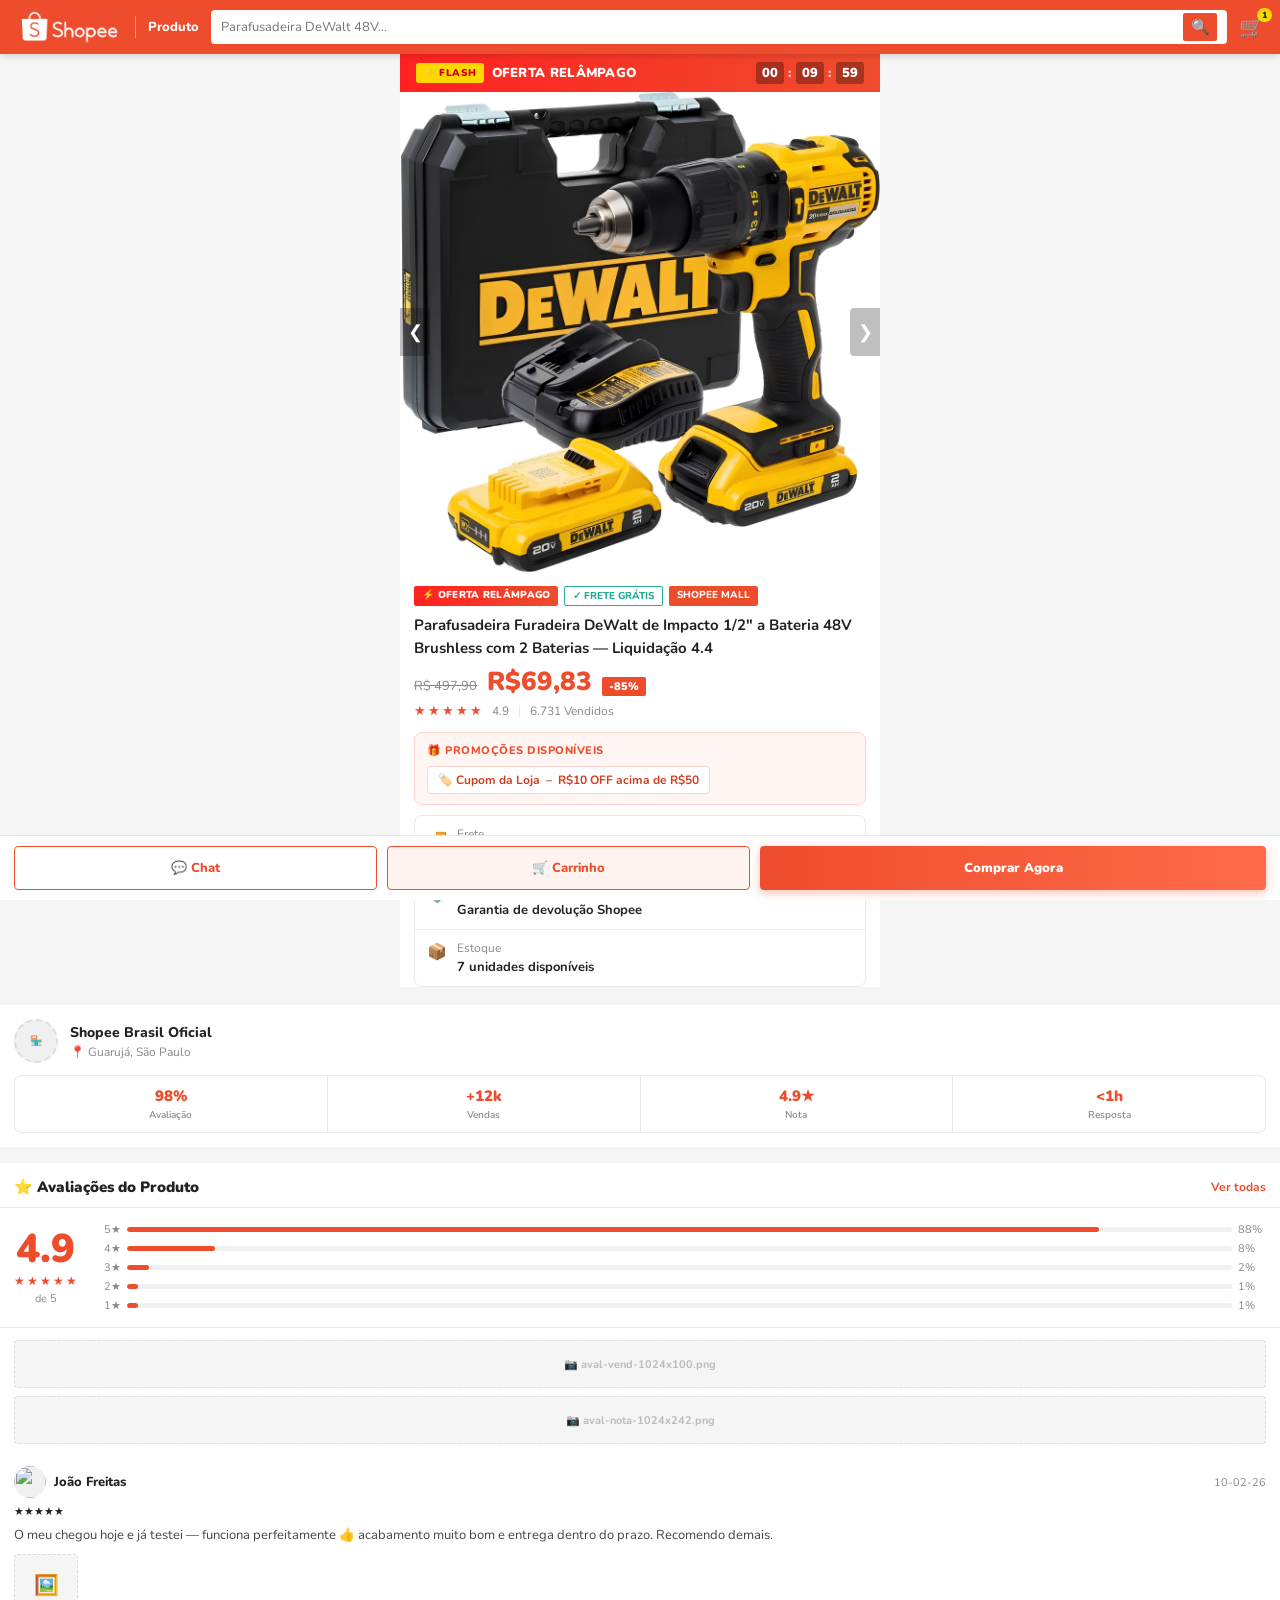
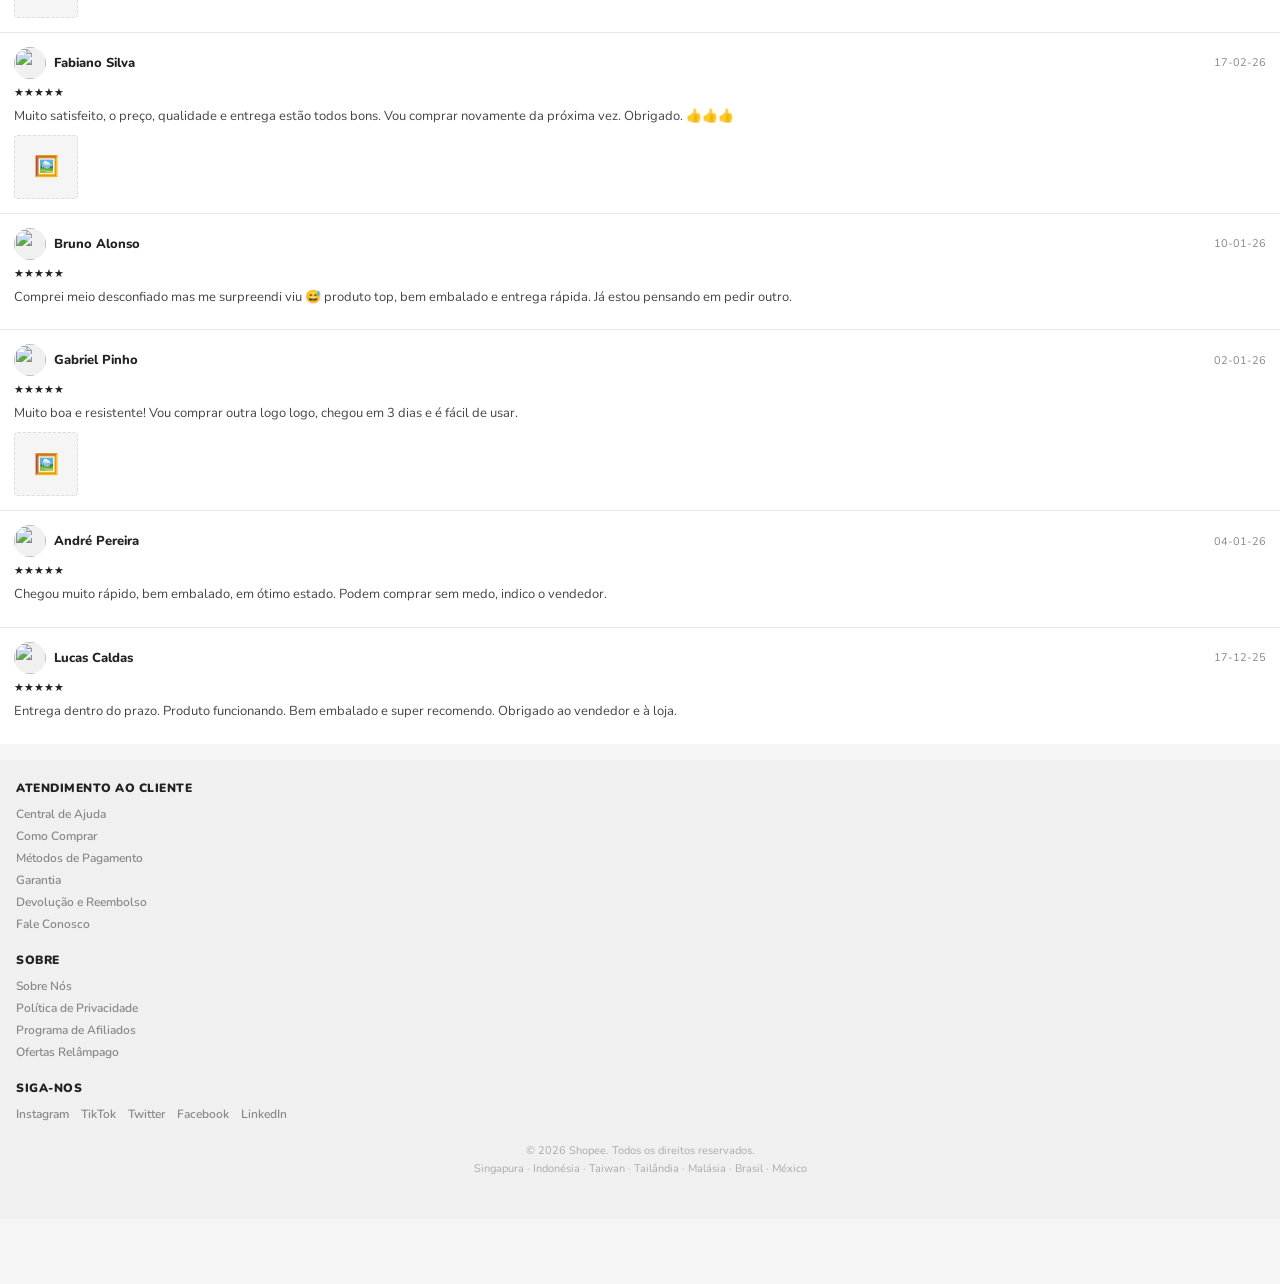
==== Dewalt48/index.html @ c5d16957 "Update index.html" ====
<!DOCTYPE html>
<html lang="pt-BR">
<head>
  <meta charset="UTF-8" />
  <meta name="viewport" content="width=device-width, initial-scale=1.0" />
  <title>DeWalt Parafusadeira — Shopee Brasil</title>
  <link href="https://fonts.googleapis.com/css2?family=Nunito:wght@400;600;700;800;900&display=swap" rel="stylesheet" />
  <style>
    *, *::before, *::after { box-sizing: border-box; margin: 0; padding: 0; }

    :root {
      --orange: #EE4D2D;
      --orange-dark: #d03e20;
      --orange-light: #ff6b4a;
      --yellow: #FFD700;
      --bg: #f5f5f5;
      --white: #fff;
      --text: #222;
      --muted: #888;
      --border: #e8e8e8;
      --radius: 8px;
      --green: #26aa99;
    }

    body {
      font-family: 'Nunito', sans-serif;
      background: var(--bg);
      color: var(--text);
      font-size: 14px;
    }

    a { text-decoration: none; color: inherit; }
    img { display: block; max-width: 100%; }

    /* ══════════════════════════════
       HEADER
    ══════════════════════════════ */
    .header {
      background: var(--orange);
      height: 54px;
      display: flex;
      align-items: center;
      padding: 0 16px;
      gap: 12px;
      position: sticky;
      top: 0;
      z-index: 200;
      box-shadow: 0 2px 6px rgba(0,0,0,.15);
    }

    /* LOGO — troque a div por: <img src="images/logoshopee.png" style="height:28px;"> */
    .logo-ph {
      height: 28px;
      width: 100px;
      border: 2px dashed rgba(255,255,255,.55);
      border-radius: 5px;
      display: flex;
      align-items: center;
      justify-content: center;
      font-size: 10px;
      font-weight: 800;
      color: rgba(255,255,255,.8);
      flex-shrink: 0;
    }

    .header-divider {
      width: 1px;
      height: 22px;
      background: rgba(255,255,255,.4);
      flex-shrink: 0;
    }

    .header-label {
      font-size: 13px;
      font-weight: 800;
      color: #fff;
      white-space: nowrap;
      flex-shrink: 0;
    }

    .header-search {
      flex: 1;
      height: 34px;
      background: #fff;
      border-radius: 4px;
      display: flex;
      align-items: center;
      padding: 0 10px;
      gap: 8px;
      min-width: 0;
    }

    .header-search input {
      flex: 1;
      border: none;
      outline: none;
      font-family: 'Nunito', sans-serif;
      font-size: 13px;
      color: #aaa;
      background: transparent;
      min-width: 0;
    }

    .search-btn {
      background: var(--orange);
      border: none;
      border-radius: 2px;
      width: 34px;
      height: 28px;
      color: #fff;
      font-size: 15px;
      cursor: pointer;
      display: flex;
      align-items: center;
      justify-content: center;
      flex-shrink: 0;
    }

    .header-icons {
      display: flex;
      gap: 16px;
      flex-shrink: 0;
    }

    .header-icon {
      color: #fff;
      font-size: 20px;
      cursor: pointer;
      position: relative;
    }

    .header-icon .badge {
      position: absolute;
      top: -6px; right: -8px;
      background: var(--yellow);
      color: #333;
      font-size: 9px;
      font-weight: 900;
      border-radius: 99px;
      padding: 1px 5px;
      line-height: 1.4;
    }

    /* ══════════════════════════════
       FLASH SALE BAR
    ══════════════════════════════ */
    .flash-bar {
      background: linear-gradient(90deg, #ff2121, var(--orange));
      padding: 8px 16px;
      display: flex;
      align-items: center;
      justify-content: space-between;
      max-width: 480px;
      margin: 0 auto;
    }

    .flash-left {
      display: flex;
      align-items: center;
      gap: 8px;
    }

    .flash-tag {
      background: var(--yellow);
      color: #c00;
      font-size: 10px;
      font-weight: 900;
      padding: 3px 7px;
      border-radius: 3px;
      letter-spacing: .5px;
    }

    .flash-title {
      font-size: 13px;
      font-weight: 900;
      color: #fff;
      letter-spacing: .3px;
    }

    .flash-timer {
      display: flex;
      align-items: center;
      gap: 4px;
    }

    .timer-block {
      background: rgba(0,0,0,.3);
      color: #fff;
      font-size: 13px;
      font-weight: 900;
      border-radius: 3px;
      padding: 2px 6px;
      min-width: 26px;
      text-align: center;
      font-variant-numeric: tabular-nums;
    }

    .timer-sep {
      color: rgba(255,255,255,.7);
      font-weight: 900;
      font-size: 13px;
    }

    /* ══════════════════════════════
       PRODUCT WRAP
    ══════════════════════════════ */
    .product-wrap {
      max-width: 480px;
      margin: 0 auto;
      background: var(--white);
    }

    /* ══════════════════════════════
       CAROUSEL
    ══════════════════════════════ */
    .carousel {
      position: relative;
      width: 100%;
      aspect-ratio: 1/1;
      overflow: hidden;
      background: #f9f9f9;
    }

    .carousel-track {
      display: flex;
      transition: transform .35s ease;
      height: 100%;
    }

    .carousel-slide {
      min-width: 100%;
      height: 100%;
      display: flex;
      align-items: center;
      justify-content: center;
    }

    /* SLIDE PLACEHOLDER — troque a div por <img src="images/1m.png" style="width:100%;height:100%;object-fit:cover;"> */
    .slide-ph {
      width: 100%;
      height: 100%;
      display: flex;
      flex-direction: column;
      align-items: center;
      justify-content: center;
      gap: 8px;
      border: 2px dashed #ddd;
      background: repeating-linear-gradient(
        45deg, transparent, transparent 10px,
        rgba(0,0,0,.02) 10px, rgba(0,0,0,.02) 20px
      );
    }

    .slide-ph .ph-num {
      font-size: 32px;
      font-weight: 900;
      color: #ccc;
    }

    .slide-ph .ph-label {
      font-size: 12px;
      color: #bbb;
      font-weight: 700;
    }

    .carousel-btn {
      position: absolute;
      top: 50%;
      transform: translateY(-50%);
      background: rgba(0,0,0,.25);
      color: #fff;
      border: none;
      width: 30px; height: 48px;
      font-size: 18px;
      cursor: pointer;
      display: flex;
      align-items: center;
      justify-content: center;
      z-index: 10;
    }

    .carousel-btn.prev { left: 0; border-radius: 0 4px 4px 0; }
    .carousel-btn.next { right: 0; border-radius: 4px 0 0 4px; }

    .carousel-dots {
      position: absolute;
      bottom: 10px;
      left: 50%;
      transform: translateX(-50%);
      display: flex;
      gap: 5px;
    }

    .dot {
      width: 6px; height: 6px;
      border-radius: 50%;
      background: rgba(255,255,255,.6);
      cursor: pointer;
      transition: background .2s;
    }

    .dot.active { background: #fff; width: 18px; border-radius: 3px; }

    /* ══════════════════════════════
       PRODUCT INFO
    ══════════════════════════════ */
    .product-info {
      padding: 14px 14px 0;
    }

    .product-badges {
      display: flex;
      gap: 6px;
      margin-bottom: 8px;
      flex-wrap: wrap;
    }

    .badge-flash {
      background: linear-gradient(90deg, #ff2121, var(--orange));
      color: #fff;
      font-size: 10px;
      font-weight: 900;
      padding: 2px 8px;
      border-radius: 2px;
      letter-spacing: .3px;
    }

    .badge-frete {
      background: #fff;
      border: 1.5px solid var(--green);
      color: var(--green);
      font-size: 10px;
      font-weight: 800;
      padding: 2px 8px;
      border-radius: 2px;
    }

    .badge-mall {
      background: var(--orange);
      color: #fff;
      font-size: 10px;
      font-weight: 800;
      padding: 2px 8px;
      border-radius: 2px;
    }

    .product-title {
      font-size: 15px;
      font-weight: 700;
      color: var(--text);
      line-height: 1.5;
      margin-bottom: 10px;
    }

    .price-row {
      display: flex;
      align-items: baseline;
      gap: 10px;
      margin-bottom: 6px;
    }

    .price-old {
      font-size: 13px;
      color: var(--muted);
      text-decoration: line-through;
    }

    .price-main {
      font-size: 26px;
      font-weight: 900;
      color: var(--orange);
      line-height: 1;
    }

    .price-off {
      background: var(--orange);
      color: #fff;
      font-size: 11px;
      font-weight: 900;
      padding: 2px 7px;
      border-radius: 2px;
    }

    .sold-row {
      display: flex;
      align-items: center;
      gap: 10px;
      margin-bottom: 12px;
    }

    .stars {
      display: flex;
      gap: 2px;
      font-size: 13px;
    }

    .star { color: var(--orange); }

    .sold-count {
      font-size: 12px;
      color: var(--muted);
    }

    .sold-divider {
      width: 1px;
      height: 12px;
      background: var(--border);
    }

    /* ══════════════════════════════
       PROMO BAR
    ══════════════════════════════ */
    .promo-section {
      margin: 0 14px;
      background: #fff5f3;
      border: 1px solid #ffd4cb;
      border-radius: var(--radius);
      padding: 10px 12px;
      margin-bottom: 10px;
    }

    .promo-title {
      font-size: 11px;
      font-weight: 800;
      color: var(--orange);
      text-transform: uppercase;
      letter-spacing: .5px;
      margin-bottom: 8px;
    }

    .promo-tag {
      display: inline-flex;
      align-items: center;
      gap: 6px;
      background: #fff;
      border: 1.5px solid #ffd4cb;
      border-radius: 4px;
      padding: 5px 10px;
      font-size: 12px;
      font-weight: 700;
      color: var(--orange-dark);
    }

    /* ══════════════════════════════
       SHIPPING
    ══════════════════════════════ */
    .shipping-section {
      margin: 0 14px 10px;
      border: 1px solid var(--border);
      border-radius: var(--radius);
      overflow: hidden;
    }

    .shipping-row {
      display: flex;
      align-items: flex-start;
      gap: 10px;
      padding: 10px 12px;
      border-bottom: 1px solid var(--border);
    }

    .shipping-row:last-child { border-bottom: none; }

    .shipping-icon {
      font-size: 16px;
      flex-shrink: 0;
      margin-top: 1px;
    }

    .shipping-label {
      font-size: 12px;
      color: var(--muted);
      margin-bottom: 2px;
    }

    .shipping-value {
      font-size: 13px;
      font-weight: 700;
      color: var(--text);
    }

    .shipping-value .free {
      color: var(--green);
    }

    .shipping-value .date {
      font-weight: 400;
      color: var(--muted);
      font-size: 12px;
    }

    /* ══════════════════════════════
       BUY BUTTONS
    ══════════════════════════════ */
    .buy-section {
      position: sticky;
      bottom: 0;
      background: #fff;
      border-top: 1px solid var(--border);
      padding: 10px 14px;
      display: flex;
      gap: 10px;
      z-index: 100;
    }

    .btn-chat {
      flex: 1;
      height: 44px;
      background: #fff;
      border: 1.5px solid var(--orange);
      border-radius: 4px;
      color: var(--orange);
      font-family: 'Nunito', sans-serif;
      font-size: 13px;
      font-weight: 800;
      cursor: pointer;
      display: flex;
      align-items: center;
      justify-content: center;
      gap: 6px;
    }

    .btn-cart {
      flex: 1;
      height: 44px;
      background: #fff3f0;
      border: 1.5px solid var(--orange);
      border-radius: 4px;
      color: var(--orange);
      font-family: 'Nunito', sans-serif;
      font-size: 13px;
      font-weight: 800;
      cursor: pointer;
      display: flex;
      align-items: center;
      justify-content: center;
      gap: 6px;
    }

    .btn-buy {
      flex: 1.4;
      height: 44px;
      background: linear-gradient(90deg, var(--orange), var(--orange-light));
      border: none;
      border-radius: 4px;
      color: #fff;
      font-family: 'Nunito', sans-serif;
      font-size: 13px;
      font-weight: 900;
      cursor: pointer;
      display: flex;
      align-items: center;
      justify-content: center;
      gap: 6px;
      box-shadow: 0 3px 10px rgba(238,77,45,.35);
      text-decoration: none;
    }

    /* ══════════════════════════════
       SELLER
    ══════════════════════════════ */
    .seller-section {
      margin: 0 0 8px;
      background: var(--white);
      padding: 14px;
    }

    .seller-box {
      display: flex;
      align-items: center;
      gap: 12px;
      margin-bottom: 12px;
    }

    /* SELLER LOGO — troque por <img src="images/shopee-icon.webp" style="width:44px;height:44px;border-radius:50%;"> */
    .seller-logo-ph {
      width: 44px; height: 44px;
      border-radius: 50%;
      background: #f0f0f0;
      border: 2px dashed #ddd;
      display: flex;
      align-items: center;
      justify-content: center;
      font-size: 10px;
      font-weight: 700;
      color: #bbb;
      flex-shrink: 0;
    }

    .seller-name {
      font-size: 14px;
      font-weight: 800;
      color: var(--text);
    }

    .seller-location {
      font-size: 12px;
      color: var(--muted);
      margin-top: 2px;
    }

    .seller-stats {
      display: flex;
      gap: 0;
      border: 1px solid var(--border);
      border-radius: var(--radius);
      overflow: hidden;
    }

    .seller-stat {
      flex: 1;
      padding: 10px 8px;
      text-align: center;
      border-right: 1px solid var(--border);
    }

    .seller-stat:last-child { border-right: none; }

    .ss-val {
      font-size: 15px;
      font-weight: 900;
      color: var(--orange);
    }

    .ss-label {
      font-size: 10px;
      color: var(--muted);
      margin-top: 2px;
      font-weight: 600;
    }

    /* ══════════════════════════════
       REVIEWS
    ══════════════════════════════ */
    .reviews-section {
      background: var(--white);
      margin-bottom: 8px;
    }

    .section-header {
      padding: 14px 14px 10px;
      display: flex;
      align-items: center;
      justify-content: space-between;
      border-bottom: 1px solid var(--border);
    }

    .section-title {
      font-size: 15px;
      font-weight: 900;
      color: var(--text);
    }

    .section-see-all {
      font-size: 12px;
      font-weight: 700;
      color: var(--orange);
    }

    .rating-summary {
      padding: 14px;
      display: flex;
      align-items: center;
      gap: 14px;
      border-bottom: 1px solid var(--border);
    }

    .rating-big {
      text-align: center;
      flex-shrink: 0;
    }

    .rating-num {
      font-size: 40px;
      font-weight: 900;
      color: var(--orange);
      line-height: 1;
    }

    .rating-stars {
      display: flex;
      justify-content: center;
      gap: 2px;
      margin: 4px 0 2px;
      font-size: 12px;
    }

    .rating-count {
      font-size: 11px;
      color: var(--muted);
    }

    .rating-bars {
      flex: 1;
      display: flex;
      flex-direction: column;
      gap: 4px;
    }

    .bar-row {
      display: flex;
      align-items: center;
      gap: 6px;
    }

    .bar-label {
      font-size: 11px;
      color: var(--muted);
      width: 30px;
      text-align: right;
      flex-shrink: 0;
    }

    .bar-track {
      flex: 1;
      height: 5px;
      background: #f0f0f0;
      border-radius: 99px;
      overflow: hidden;
    }

    .bar-fill {
      height: 100%;
      background: var(--orange);
      border-radius: 99px;
    }

    .bar-pct {
      font-size: 11px;
      color: var(--muted);
      width: 28px;
      flex-shrink: 0;
    }

    /* REVIEW ITEM */
    .review-item {
      padding: 14px;
      border-bottom: 1px solid var(--border);
    }

    .review-item:last-child { border-bottom: none; }

    .review-top {
      display: flex;
      align-items: center;
      gap: 8px;
      margin-bottom: 6px;
    }

    .review-avatar {
      width: 32px; height: 32px;
      border-radius: 50%;
      object-fit: cover;
      flex-shrink: 0;
      background: #f0f0f0;
    }

    .review-name {
      font-size: 13px;
      font-weight: 800;
      flex: 1;
    }

    .review-date {
      font-size: 11px;
      color: var(--muted);
    }

    .review-stars {
      display: flex;
      gap: 2px;
      font-size: 11px;
      margin-bottom: 6px;
    }

    .review-text {
      font-size: 13px;
      color: #444;
      line-height: 1.6;
      margin-bottom: 8px;
    }

    .review-photos {
      display: flex;
      gap: 6px;
      flex-wrap: wrap;
    }

    /* REVIEW PHOTO — troque por <img src="images/Xm.avif" style="width:64px;height:64px;object-fit:cover;border-radius:4px;"> */
    .review-photo-ph {
      width: 64px; height: 64px;
      border-radius: 4px;
      background: #f5f5f5;
      border: 1.5px dashed #ddd;
      display: flex;
      align-items: center;
      justify-content: center;
      font-size: 20px;
    }

    /* ══════════════════════════════
       FOOTER
    ══════════════════════════════ */
    .footer {
      background: #f0f0f0;
      padding: 20px 16px 40px;
    }

    .footer-section {
      margin-bottom: 20px;
    }

    .footer-title {
      font-size: 12px;
      font-weight: 900;
      color: var(--text);
      text-transform: uppercase;
      letter-spacing: .5px;
      margin-bottom: 10px;
    }

    .footer-links {
      display: flex;
      flex-direction: column;
      gap: 6px;
    }

    .footer-link {
      font-size: 12px;
      color: var(--muted);
      font-weight: 600;
    }

    .footer-social {
      display: flex;
      gap: 12px;
      flex-wrap: wrap;
    }

    .footer-social a {
      font-size: 12px;
      color: var(--muted);
      font-weight: 600;
    }

    .footer-copy {
      font-size: 11px;
      color: #aaa;
      text-align: center;
      margin-top: 20px;
      line-height: 1.7;
    }

    /* ══════════════════════════════
       UTILS
    ══════════════════════════════ */
    .spacer { height: 8px; background: var(--bg); }

    /* AVAL IMAGENS placeholder */
    .aval-ph {
      width: 100%;
      height: 48px;
      background: #f5f5f5;
      border: 1.5px dashed #ddd;
      border-radius: 4px;
      display: flex;
      align-items: center;
      justify-content: center;
      font-size: 11px;
      color: #bbb;
      font-weight: 700;
      margin-bottom: 8px;
      /* Troque por: <img src="images/aval-vend-1024x100.png" style="width:100%"> */
    }
  </style>
</head>
<body>

  <!-- ══════════════════════════════
       HEADER
  ══════════════════════════════ -->
  <header class="header">
    <!-- Troque por: <img src="images/1656181621shopee-logo-white.webp" style="height:28px;"> -->
    <img src="images/logos1.png" alt="Logo" style="height:36px;">
    <div class="header-divider"></div>
    <div class="header-label">Produto</div>
    <div class="header-search">
      <input type="text" placeholder="Parafusadeira DeWalt 48V..." readonly>
      <button class="search-btn">🔍</button>
    </div>
    <div class="header-icons">
      <div class="header-icon">🛒<span class="badge">1</span></div>
    </div>
  </header>

  <!-- ══════════════════════════════
       FLASH SALE BAR
  ══════════════════════════════ -->
  <div class="flash-bar">
    <div class="flash-left">
      <div class="flash-tag">⚡ FLASH</div>
      <div class="flash-title">OFERTA RELÂMPAGO</div>
    </div>
    <div class="flash-timer">
      <div class="timer-block" id="t-h">00</div>
      <div class="timer-sep">:</div>
      <div class="timer-block" id="t-m">10</div>
      <div class="timer-sep">:</div>
      <div class="timer-block" id="t-s">00</div>
    </div>
  </div>

  <!-- ══════════════════════════════
       PRODUTO
  ══════════════════════════════ -->
  <div class="product-wrap">

    <!-- CARROSSEL -->
    <div class="carousel">
      <div class="carousel-track" id="track">

        <div class="carousel-slide">
          <!-- Troque por: <img src="images/1m.png" style="width:100%;height:100%;object-fit:cover;"> -->
          <img src="images/1m.png" style="width:100%;height:100%;object-fit:cover;">
        </div>

        <div class="carousel-slide">
          <!-- Troque por: <img src="images/2m.png" style="width:100%;height:100%;object-fit:cover;"> -->
          <img src="images/2m.png" style="width:100%;height:100%;object-fit:cover;">
        </div>

        <div class="carousel-slide">
          <!-- Troque por: <img src="images/3m.png" style="width:100%;height:100%;object-fit:cover;"> -->
          <img src="images/3m.png" style="width:100%;height:100%;object-fit:cover;">
        </div>

      </div>

      <button class="carousel-btn prev" onclick="slide(-1)">❮</button>
      <button class="carousel-btn next" onclick="slide(1)">❯</button>

      <div class="carousel-dots" id="dots">
        <div class="dot active" onclick="goTo(0)"></div>
        <div class="dot" onclick="goTo(1)"></div>
        <div class="dot" onclick="goTo(2)"></div>
      </div>
    </div>

    <!-- INFO -->
    <div class="product-info">
      <div class="product-badges">
        <span class="badge-flash">⚡ OFERTA RELÂMPAGO</span>
        <span class="badge-frete">✓ FRETE GRÁTIS</span>
        <span class="badge-mall">SHOPEE MALL</span>
      </div>

      <div class="product-title">
        Parafusadeira Furadeira DeWalt de Impacto 1/2" a Bateria 48V Brushless com 2 Baterias — Liquidação 4.4
      </div>

      <div class="price-row">
        <span class="price-old">R$ 497,90</span>
        <span class="price-main">R$69,83</span>
        <span class="price-off">-85%</span>
      </div>

      <div class="sold-row">
        <div class="stars">
          <span class="star">★</span><span class="star">★</span>
          <span class="star">★</span><span class="star">★</span>
          <span class="star">★</span>
        </div>
        <span class="sold-count">4.9</span>
        <div class="sold-divider"></div>
        <span class="sold-count">6.731 Vendidos</span>
      </div>
    </div>

    <!-- PROMO -->
    <div class="promo-section">
      <div class="promo-title">🎁 Promoções disponíveis</div>
      <div class="promo-tag">🏷️ Cupom da Loja &nbsp;–&nbsp; R$10 OFF acima de R$50</div>
    </div>

    <!-- FRETE -->
    <div class="shipping-section">
      <div class="shipping-row">
        <div class="shipping-icon">🚚</div>
        <div>
          <div class="shipping-label">Frete</div>
          <div class="shipping-value"><span class="free">GRÁTIS</span> <span class="date">· Chegará entre 12 e 15/Mai</span></div>
        </div>
      </div>
      <div class="shipping-row">
        <div class="shipping-icon">🛡️</div>
        <div>
          <div class="shipping-label">Proteção ao comprador</div>
          <div class="shipping-value">Garantia de devolução Shopee</div>
        </div>
      </div>
      <div class="shipping-row">
        <div class="shipping-icon">📦</div>
        <div>
          <div class="shipping-label">Estoque</div>
          <div class="shipping-value"><span id="stock-qty">7</span> unidades disponíveis</div>
        </div>
      </div>
    </div>

  </div><!-- /product-wrap -->

  <div class="spacer"></div>

  <!-- VENDEDOR -->
  <div class="seller-section">
    <div class="seller-box">
      <!-- Troque por: <img src="images/shopee-icon.webp" style="width:44px;height:44px;border-radius:50%;object-fit:cover;"> -->
      <div class="seller-logo-ph">🏪</div>
      <div>
        <div class="seller-name">Shopee Brasil Oficial</div>
        <div class="seller-location">📍 Guarujá, São Paulo</div>
      </div>
    </div>
    <div class="seller-stats">
      <div class="seller-stat">
        <div class="ss-val">98%</div>
        <div class="ss-label">Avaliação</div>
      </div>
      <div class="seller-stat">
        <div class="ss-val">+12k</div>
        <div class="ss-label">Vendas</div>
      </div>
      <div class="seller-stat">
        <div class="ss-val">4.9★</div>
        <div class="ss-label">Nota</div>
      </div>
      <div class="seller-stat">
        <div class="ss-val">&lt;1h</div>
        <div class="ss-label">Resposta</div>
      </div>
    </div>
  </div>

  <div class="spacer"></div>

  <!-- AVALIAÇÕES -->
  <div class="reviews-section">
    <div class="section-header">
      <div class="section-title">⭐ Avaliações do Produto</div>
      <div class="section-see-all">Ver todas</div>
    </div>

    <div class="rating-summary">
      <div class="rating-big">
        <div class="rating-num">4.9</div>
        <div class="rating-stars">
          <span class="star">★</span><span class="star">★</span>
          <span class="star">★</span><span class="star">★</span>
          <span class="star">★</span>
        </div>
        <div class="rating-count">de 5</div>
      </div>
      <div class="rating-bars">
        <div class="bar-row"><span class="bar-label">5★</span><div class="bar-track"><div class="bar-fill" style="width:88%"></div></div><span class="bar-pct">88%</span></div>
        <div class="bar-row"><span class="bar-label">4★</span><div class="bar-track"><div class="bar-fill" style="width:8%"></div></div><span class="bar-pct">8%</span></div>
        <div class="bar-row"><span class="bar-label">3★</span><div class="bar-track"><div class="bar-fill" style="width:2%"></div></div><span class="bar-pct">2%</span></div>
        <div class="bar-row"><span class="bar-label">2★</span><div class="bar-track"><div class="bar-fill" style="width:1%"></div></div><span class="bar-pct">1%</span></div>
        <div class="bar-row"><span class="bar-label">1★</span><div class="bar-track"><div class="bar-fill" style="width:1%"></div></div><span class="bar-pct">1%</span></div>
      </div>
    </div>

    <!-- AVAL IMAGENS — troque as divs pelas imagens originais -->
    <div style="padding:12px 14px 0;">
      <div class="aval-ph">📷 aval-vend-1024x100.png</div>
      <div class="aval-ph">📷 aval-nota-1024x242.png</div>
    </div>

    <!-- REVIEW 1 -->
    <div class="review-item">
      <div class="review-top">
        <img class="review-avatar" src="https://shopee5do5.vercel.app/images/blank-profile-picture-973460_640-150x150.webp" alt="">
        <span class="review-name">João Freitas</span>
        <span class="review-date">10-02-26</span>
      </div>
      <div class="review-stars">★★★★★</div>
      <div class="review-text">O meu chegou hoje e já testei — funciona perfeitamente 👍 acabamento muito bom e entrega dentro do prazo. Recomendo demais.</div>
      <div class="review-photos">
        <!-- Troque por: <img src="images/1m.avif" style="width:64px;height:64px;object-fit:cover;border-radius:4px;"> -->
        <div class="review-photo-ph">🖼️</div>
      </div>
    </div>

    <!-- REVIEW 2 -->
    <div class="review-item">
      <div class="review-top">
        <img class="review-avatar" src="https://shopee5do5.vercel.app/images/blank-profile-picture-973460_640-150x150.webp" alt="">
        <span class="review-name">Fabiano Silva</span>
        <span class="review-date">17-02-26</span>
      </div>
      <div class="review-stars">★★★★★</div>
      <div class="review-text">Muito satisfeito, o preço, qualidade e entrega estão todos bons. Vou comprar novamente da próxima vez. Obrigado. 👍👍👍</div>
      <div class="review-photos">
        <div class="review-photo-ph">🖼️</div>
      </div>
    </div>

    <!-- REVIEW 3 -->
    <div class="review-item">
      <div class="review-top">
        <img class="review-avatar" src="https://shopee5do5.vercel.app/images/blank-profile-picture-973460_640-150x150.webp" alt="">
        <span class="review-name">Bruno Alonso</span>
        <span class="review-date">10-01-26</span>
      </div>
      <div class="review-stars">★★★★★</div>
      <div class="review-text">Comprei meio desconfiado mas me surpreendi viu 😅 produto top, bem embalado e entrega rápida. Já estou pensando em pedir outro.</div>
    </div>

    <!-- REVIEW 4 -->
    <div class="review-item">
      <div class="review-top">
        <img class="review-avatar" src="https://shopee5do5.vercel.app/images/blank-profile-picture-973460_640-150x150.webp" alt="">
        <span class="review-name">Gabriel Pinho</span>
        <span class="review-date">02-01-26</span>
      </div>
      <div class="review-stars">★★★★★</div>
      <div class="review-text">Muito boa e resistente! Vou comprar outra logo logo, chegou em 3 dias e é fácil de usar.</div>
      <div class="review-photos">
        <div class="review-photo-ph">🖼️</div>
      </div>
    </div>

    <!-- REVIEW 5 -->
    <div class="review-item">
      <div class="review-top">
        <img class="review-avatar" src="https://shopee5do5.vercel.app/images/blank-profile-picture-973460_640-150x150.webp" alt="">
        <span class="review-name">André Pereira</span>
        <span class="review-date">04-01-26</span>
      </div>
      <div class="review-stars">★★★★★</div>
      <div class="review-text">Chegou muito rápido, bem embalado, em ótimo estado. Podem comprar sem medo, indico o vendedor.</div>
    </div>

    <!-- REVIEW 6 -->
    <div class="review-item">
      <div class="review-top">
        <img class="review-avatar" src="https://shopee5do5.vercel.app/images/blank-profile-picture-973460_640-150x150.webp" alt="">
        <span class="review-name">Lucas Caldas</span>
        <span class="review-date">17-12-25</span>
      </div>
      <div class="review-stars">★★★★★</div>
      <div class="review-text">Entrega dentro do prazo. Produto funcionando. Bem embalado e super recomendo. Obrigado ao vendedor e à loja.</div>
    </div>

  </div>

  <div class="spacer"></div>

  <!-- FOOTER -->
  <footer class="footer">
    <div class="footer-section">
      <div class="footer-title">Atendimento ao Cliente</div>
      <div class="footer-links">
        <span class="footer-link">Central de Ajuda</span>
        <span class="footer-link">Como Comprar</span>
        <span class="footer-link">Métodos de Pagamento</span>
        <span class="footer-link">Garantia</span>
        <span class="footer-link">Devolução e Reembolso</span>
        <span class="footer-link">Fale Conosco</span>
      </div>
    </div>
    <div class="footer-section">
      <div class="footer-title">Sobre</div>
      <div class="footer-links">
        <span class="footer-link">Sobre Nós</span>
        <span class="footer-link">Política de Privacidade</span>
        <span class="footer-link">Programa de Afiliados</span>
        <span class="footer-link">Ofertas Relâmpago</span>
      </div>
    </div>
    <div class="footer-section">
      <div class="footer-title">Siga-nos</div>
      <div class="footer-social">
        <a href="#">Instagram</a>
        <a href="#">TikTok</a>
        <a href="#">Twitter</a>
        <a href="#">Facebook</a>
        <a href="#">LinkedIn</a>
      </div>
    </div>
    <div class="footer-copy">
      © 2026 Shopee. Todos os direitos reservados.<br>
      Singapura · Indonésia · Taiwan · Tailândia · Malásia · Brasil · México
    </div>
  </footer>

  <!-- ══════════════════════════════
       BOTÕES FIXOS DE COMPRA
  ══════════════════════════════ -->
  <div class="buy-section">
    <a href="#" class="btn-chat">💬 Chat</a>
    <a href="#" class="btn-cart">🛒 Carrinho</a>
    <!-- Troque o href pelo link real da oferta -->
    <a href="#" class="btn-buy">Comprar Agora</a>
  </div>

  <script>
    // ── CARROSSEL ──
    let cur = 0;
    const total = 3;

    function updateCarousel() {
      document.getElementById('track').style.transform = `translateX(-${cur * 100}%)`;
      document.querySelectorAll('.dot').forEach((d, i) => {
        d.classList.toggle('active', i === cur);
      });
    }

    function slide(dir) {
      cur = (cur + dir + total) % total;
      updateCarousel();
    }

    function goTo(i) {
      cur = i;
      updateCarousel();
    }

    // Auto-slide
    setInterval(() => slide(1), 4000);

    // ── TIMER ──
    let secs = 10 * 60; // 10 min

    function updateTimer() {
      const h = Math.floor(secs / 3600);
      const m = Math.floor((secs % 3600) / 60);
      const s = secs % 60;
      document.getElementById('t-h').textContent = String(h).padStart(2, '0');
      document.getElementById('t-m').textContent = String(m).padStart(2, '0');
      document.getElementById('t-s').textContent = String(s).padStart(2, '0');
      if (secs > 0) secs--;
    }

    updateTimer();
    setInterval(updateTimer, 1000);

    // ── ESTOQUE ──
    let stock = 7;
    setInterval(() => {
      if (stock > 1) {
        stock--;
        document.getElementById('stock-qty').textContent = stock;
      }
    }, 9000);
  </script>

</body>
</html>
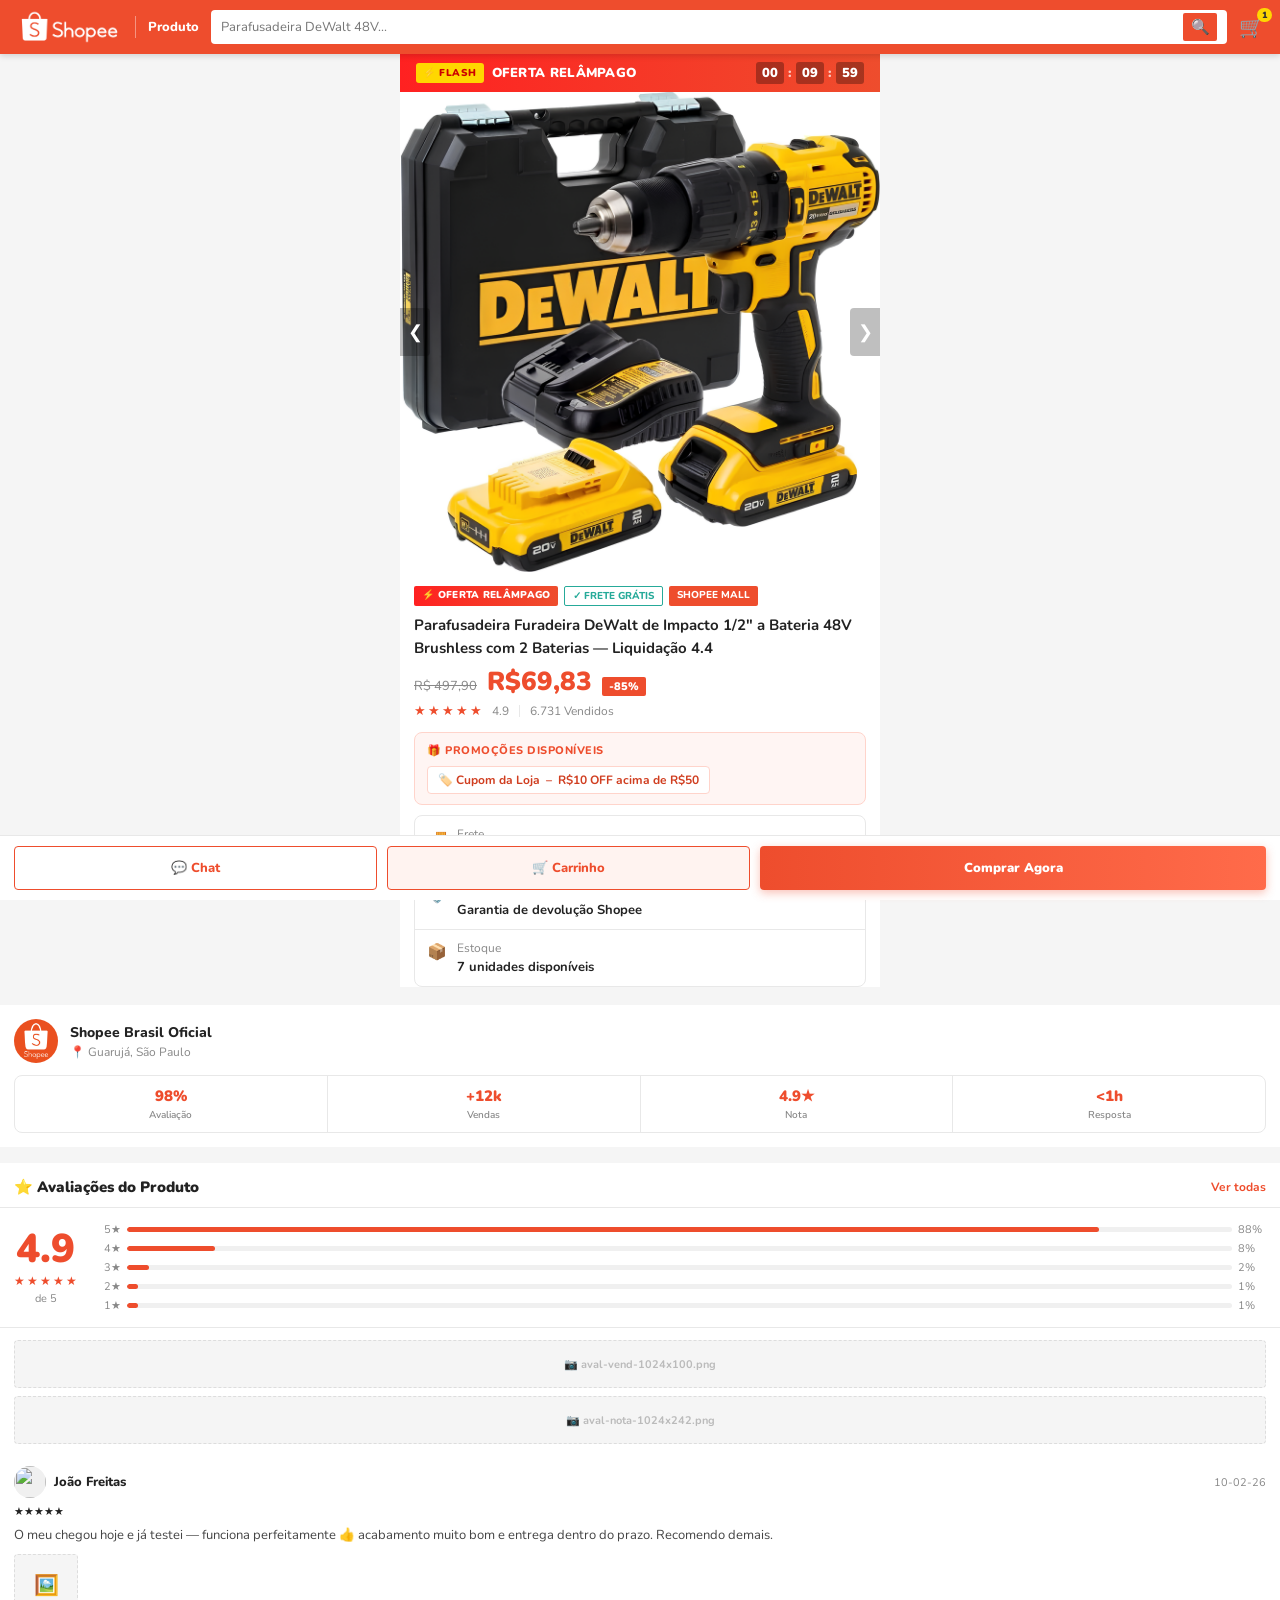
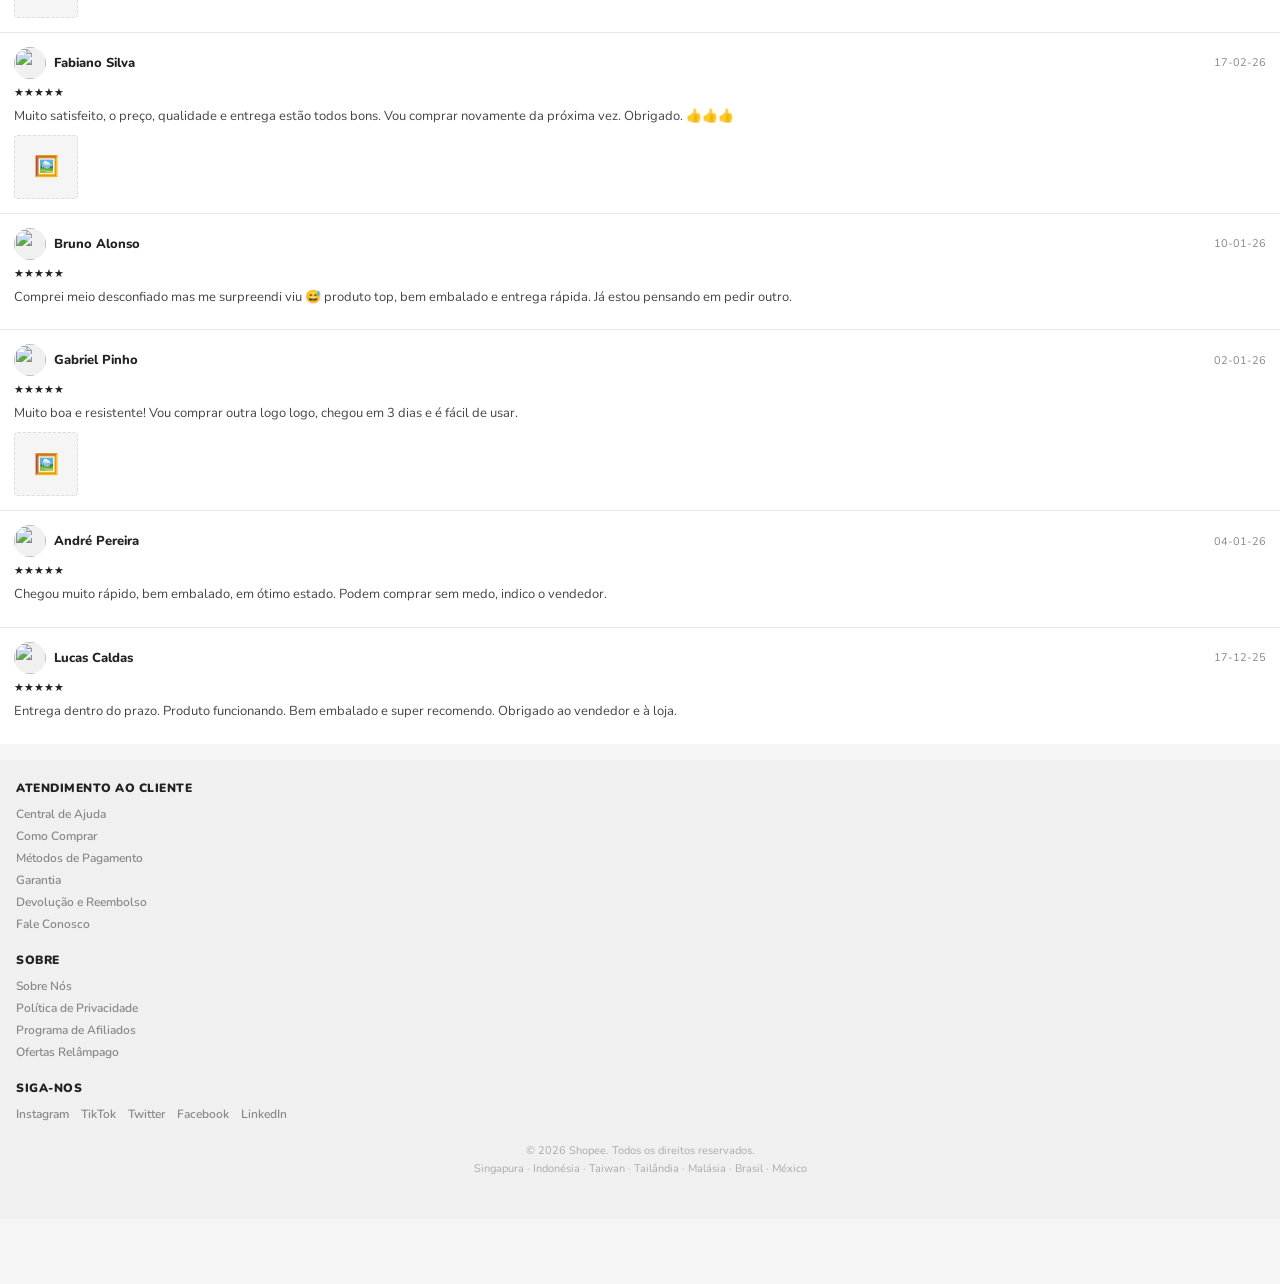
==== commit 79838972: "Update index.html" ====
--- a/Dewalt48/index.html
+++ b/Dewalt48/index.html
@@ -1015,7 +1015,7 @@
   <div class="seller-section">
     <div class="seller-box">
       <!-- Troque por: <img src="images/shopee-icon.webp" style="width:44px;height:44px;border-radius:50%;object-fit:cover;"> -->
-      <div class="seller-logo-ph">🏪</div>
+      <img src="images/logo2.png" style="width:44px;height:44px;border-radius:50%;object-fit:cover;">
       <div>
         <div class="seller-name">Shopee Brasil Oficial</div>
         <div class="seller-location">📍 Guarujá, São Paulo</div>
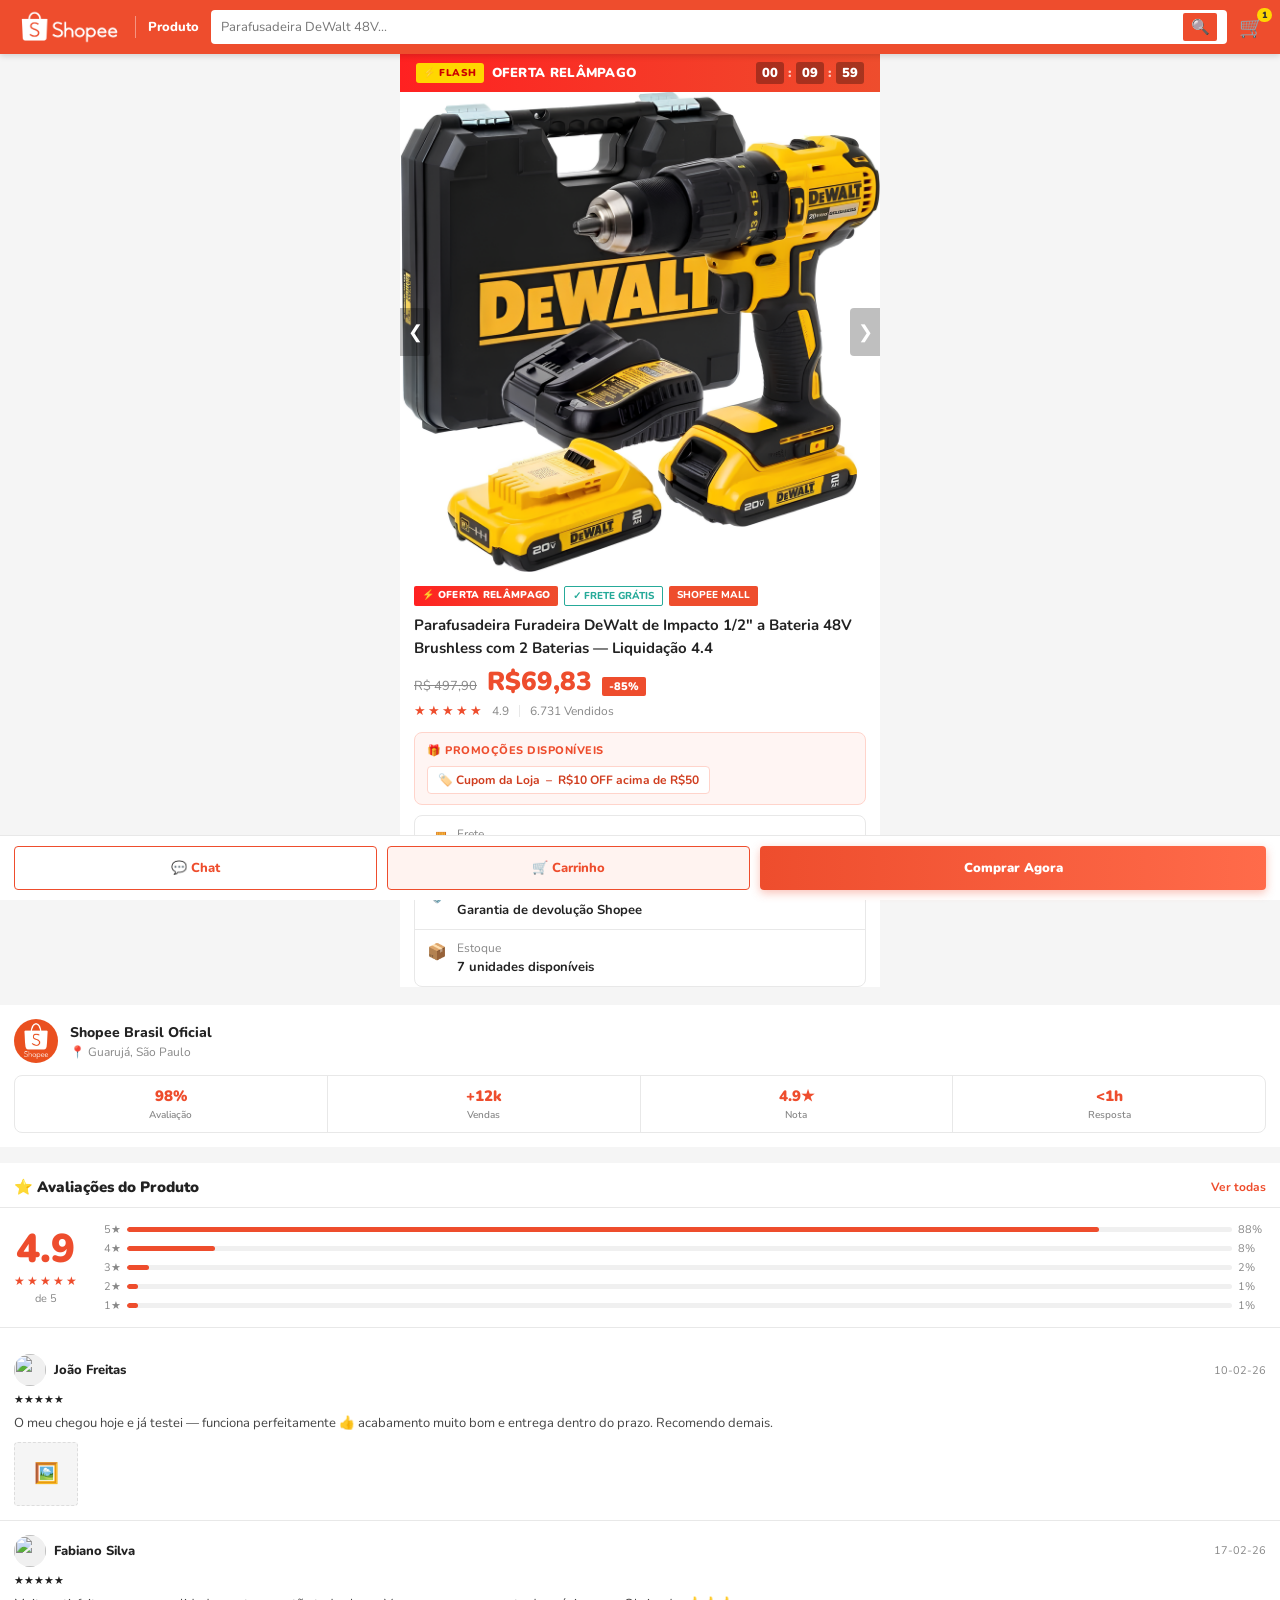
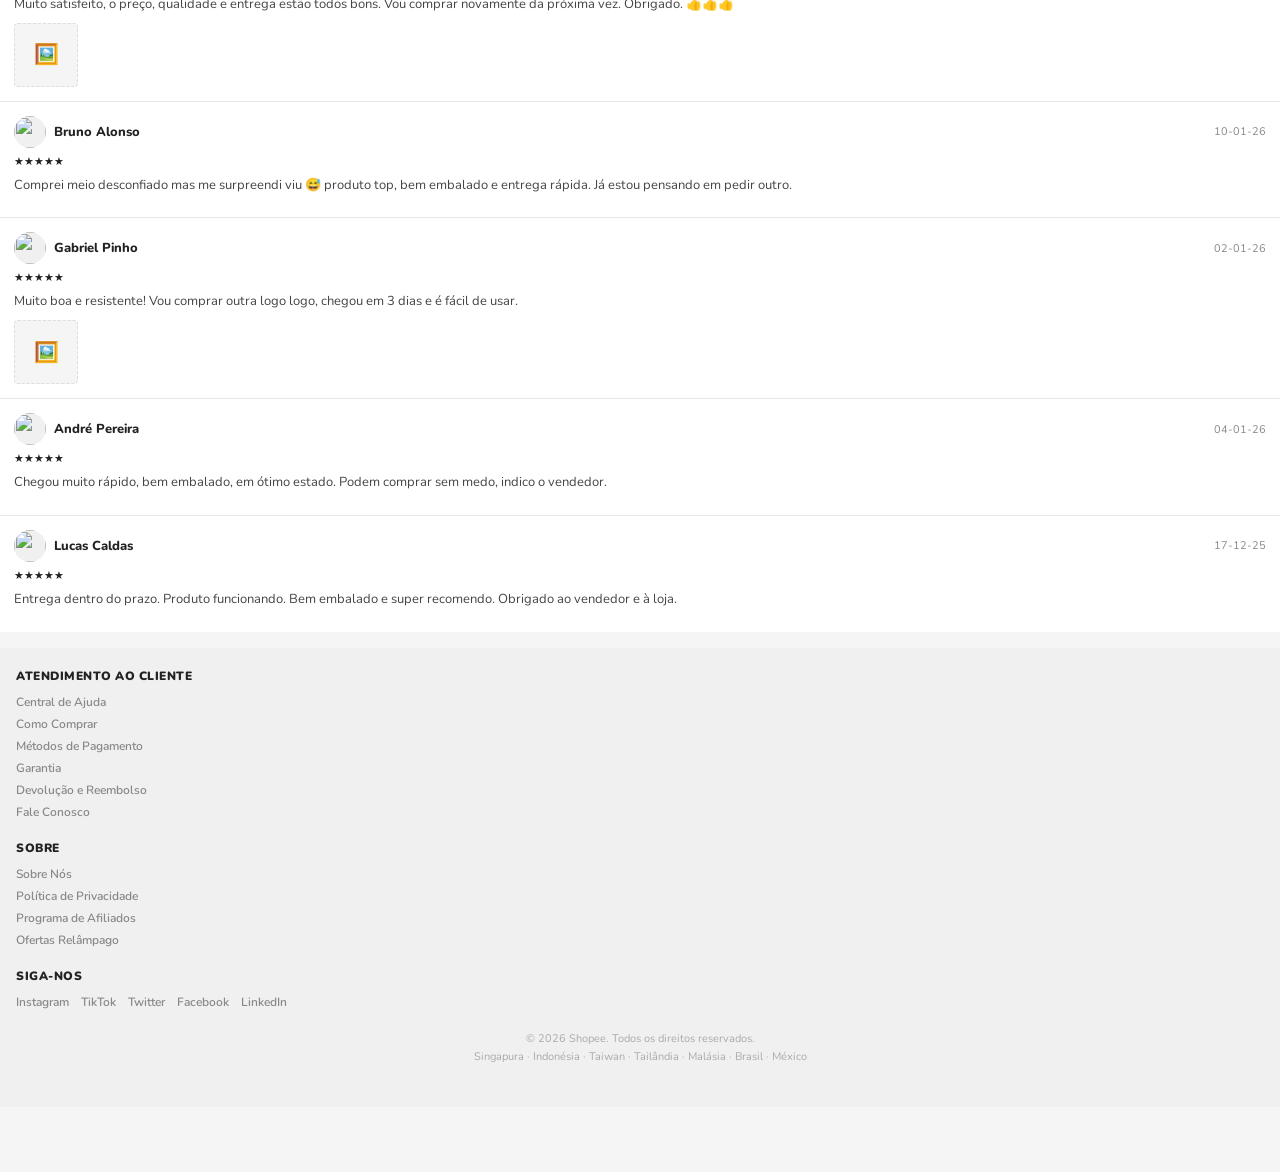
==== commit 442b37db: "Update index.html" ====
--- a/Dewalt48/index.html
+++ b/Dewalt48/index.html
@@ -1071,8 +1071,7 @@
 
     <!-- AVAL IMAGENS — troque as divs pelas imagens originais -->
     <div style="padding:12px 14px 0;">
-      <div class="aval-ph">📷 aval-vend-1024x100.png</div>
-      <div class="aval-ph">📷 aval-nota-1024x242.png</div>
+     
     </div>
 
     <!-- REVIEW 1 -->
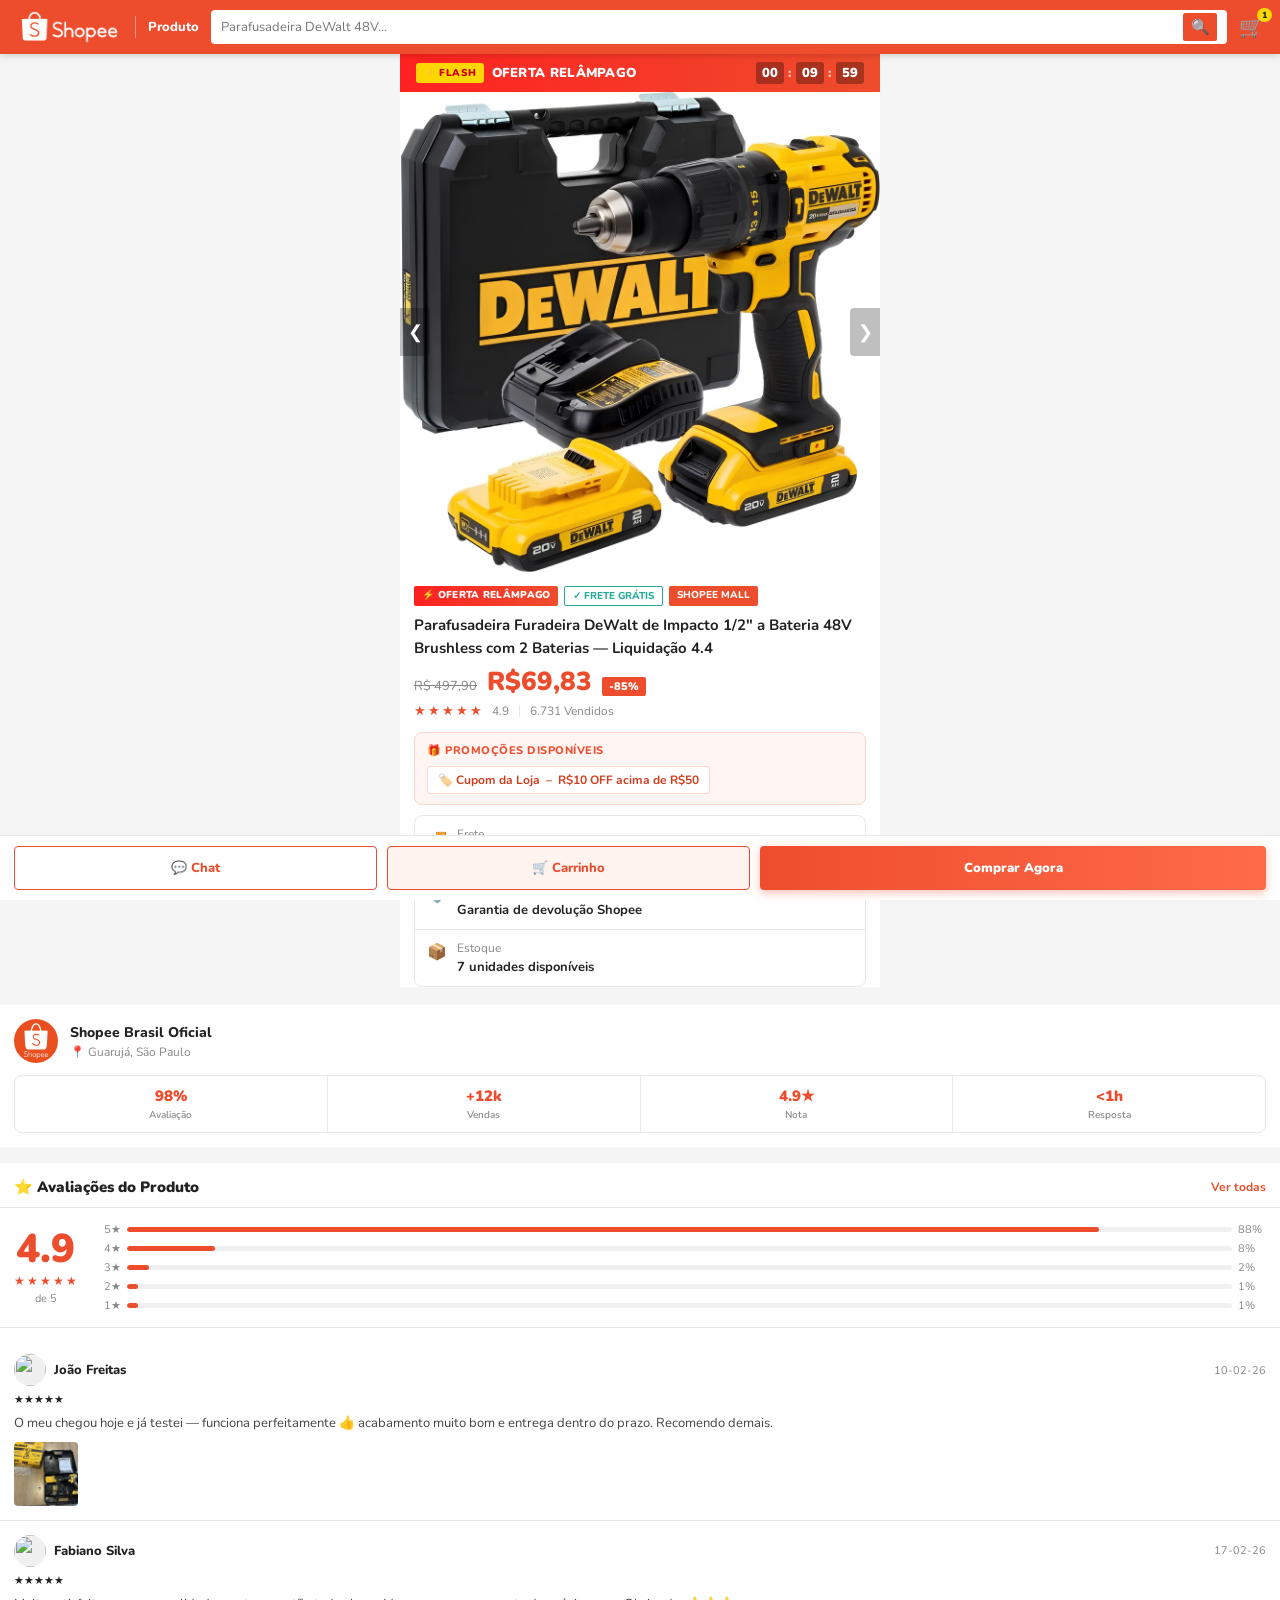
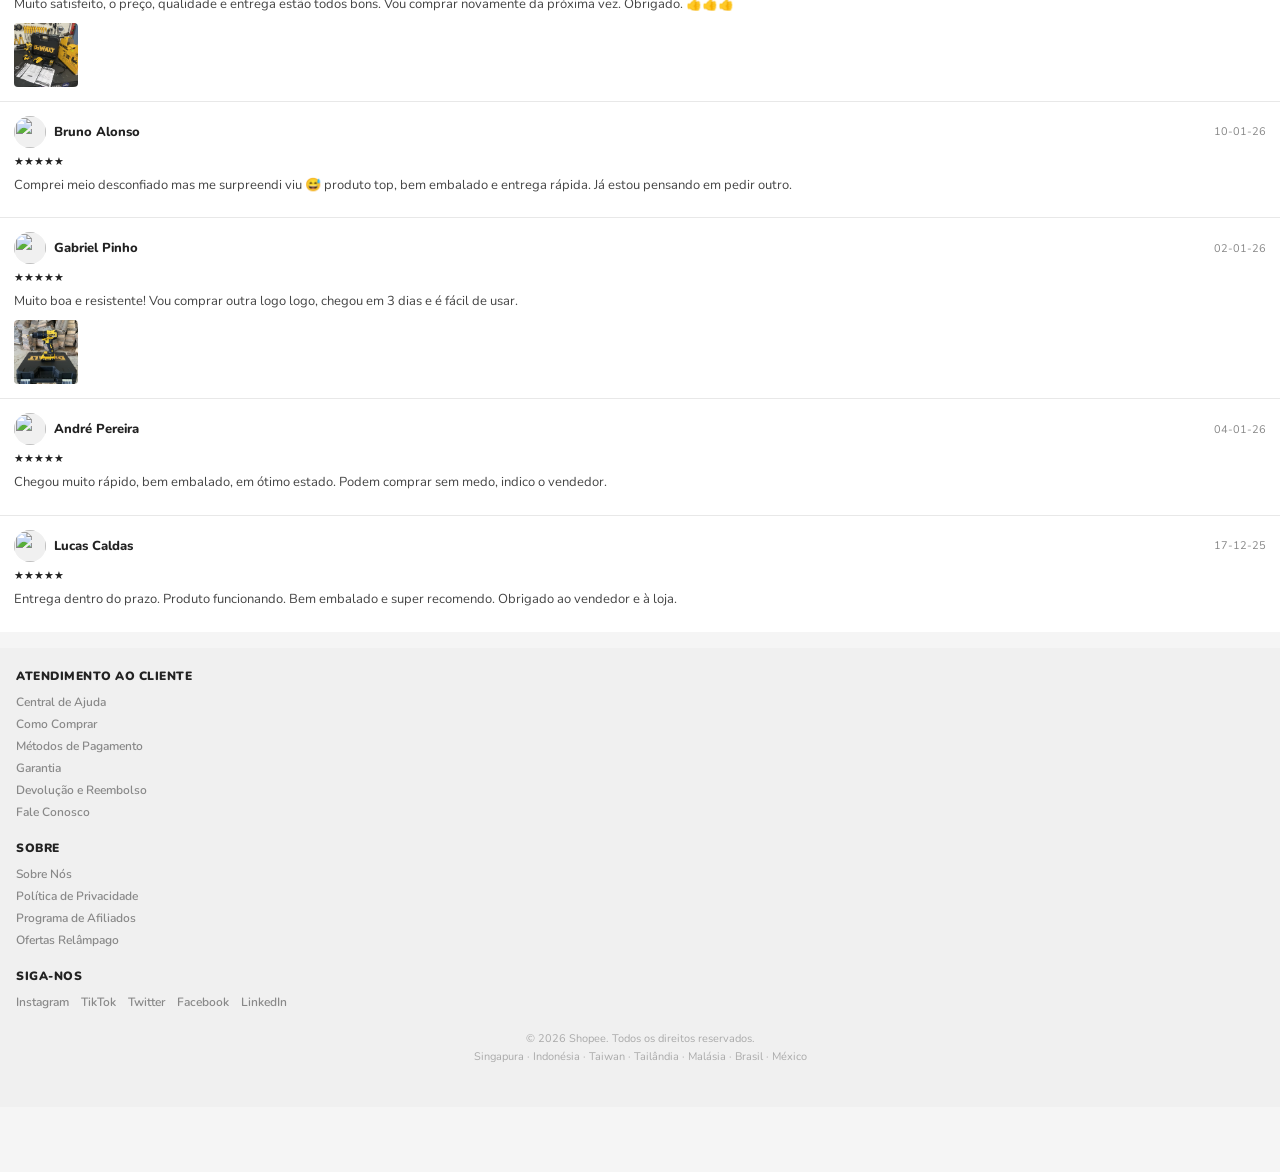
==== commit 5711370e: "Update index.html" ====
--- a/Dewalt48/index.html
+++ b/Dewalt48/index.html
@@ -1085,7 +1085,7 @@
       <div class="review-text">O meu chegou hoje e já testei — funciona perfeitamente 👍 acabamento muito bom e entrega dentro do prazo. Recomendo demais.</div>
       <div class="review-photos">
         <!-- Troque por: <img src="images/1m.avif" style="width:64px;height:64px;object-fit:cover;border-radius:4px;"> -->
-        <div class="review-photo-ph">🖼️</div>
+        <img src="images/p1.png" style="width:64px;height:64px;object-fit:cover;border-radius:4px;">
       </div>
     </div>
 
@@ -1099,7 +1099,7 @@
       <div class="review-stars">★★★★★</div>
       <div class="review-text">Muito satisfeito, o preço, qualidade e entrega estão todos bons. Vou comprar novamente da próxima vez. Obrigado. 👍👍👍</div>
       <div class="review-photos">
-        <div class="review-photo-ph">🖼️</div>
+        <img src="images/p2.png" style="width:64px;height:64px;object-fit:cover;border-radius:4px;">
       </div>
     </div>
 
@@ -1124,7 +1124,7 @@
       <div class="review-stars">★★★★★</div>
       <div class="review-text">Muito boa e resistente! Vou comprar outra logo logo, chegou em 3 dias e é fácil de usar.</div>
       <div class="review-photos">
-        <div class="review-photo-ph">🖼️</div>
+        <img src="images/p3.png" style="width:64px;height:64px;object-fit:cover;border-radius:4px;">
       </div>
     </div>
 
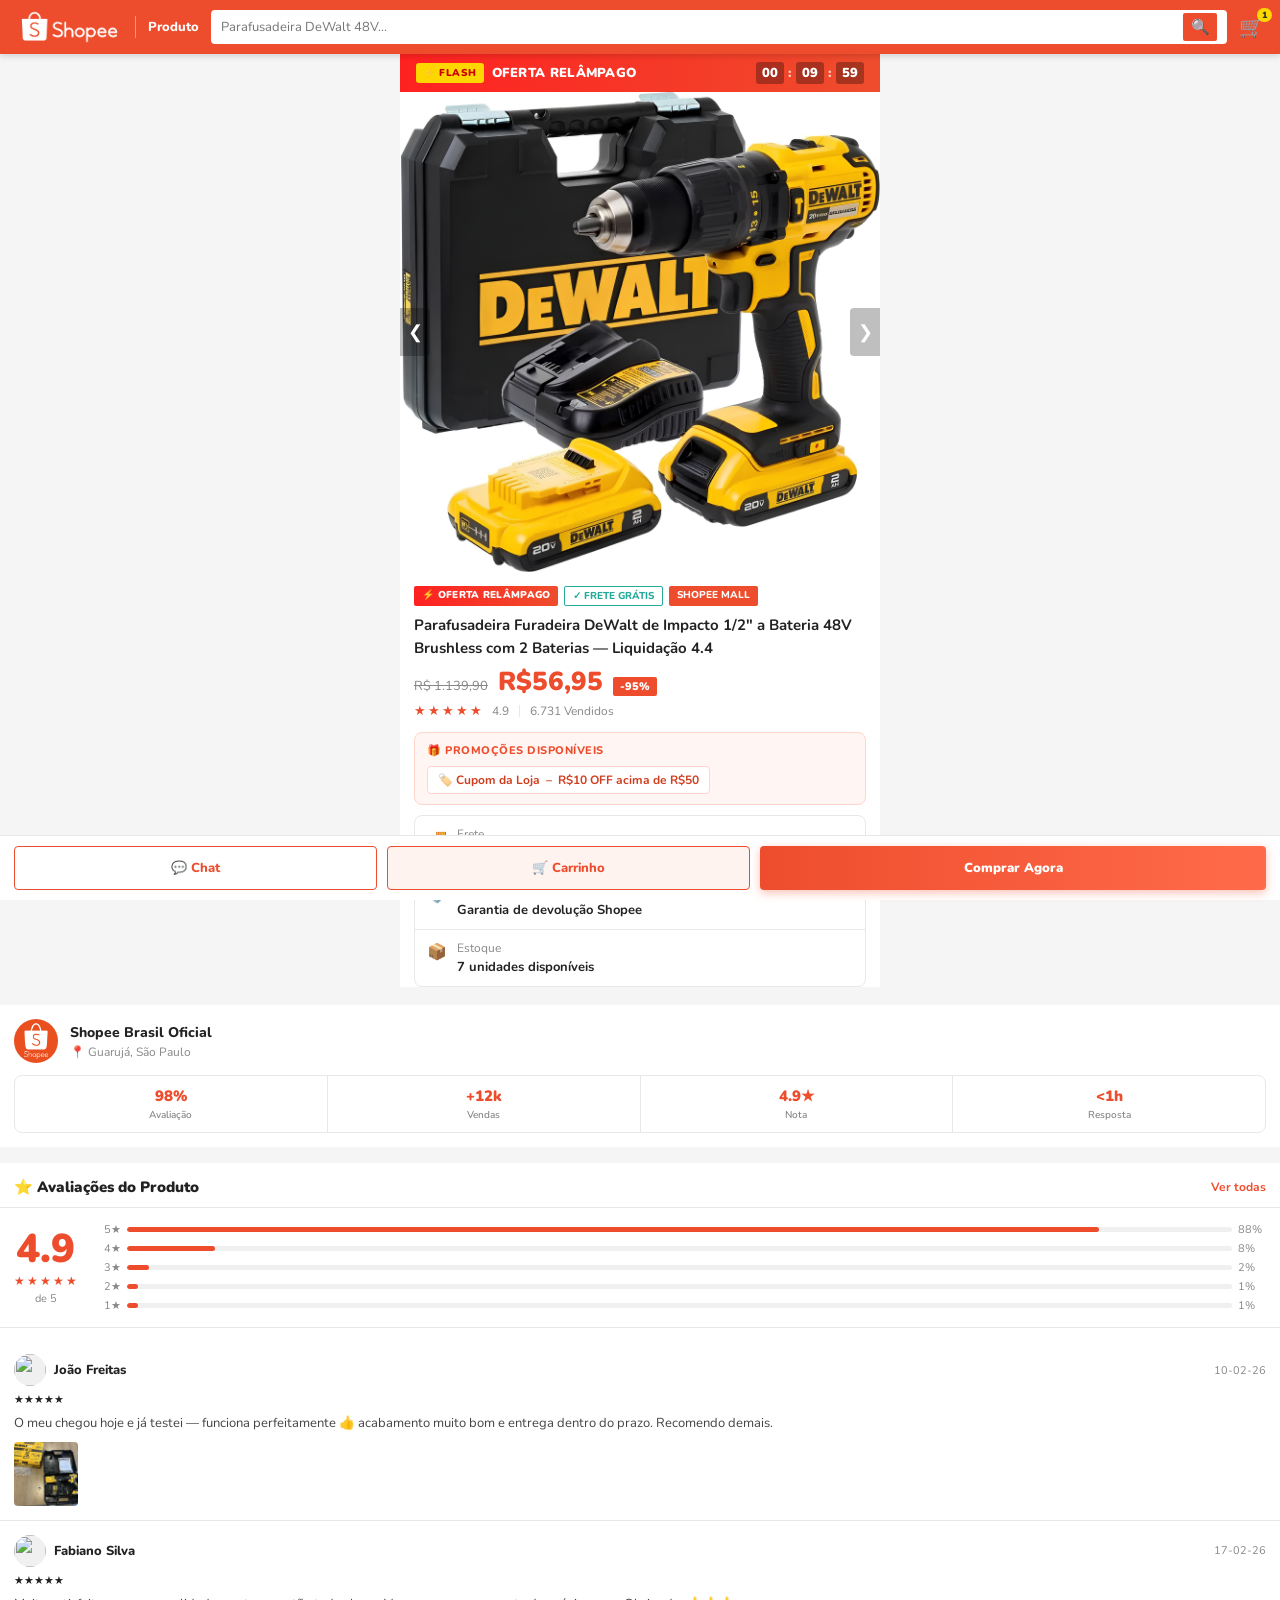
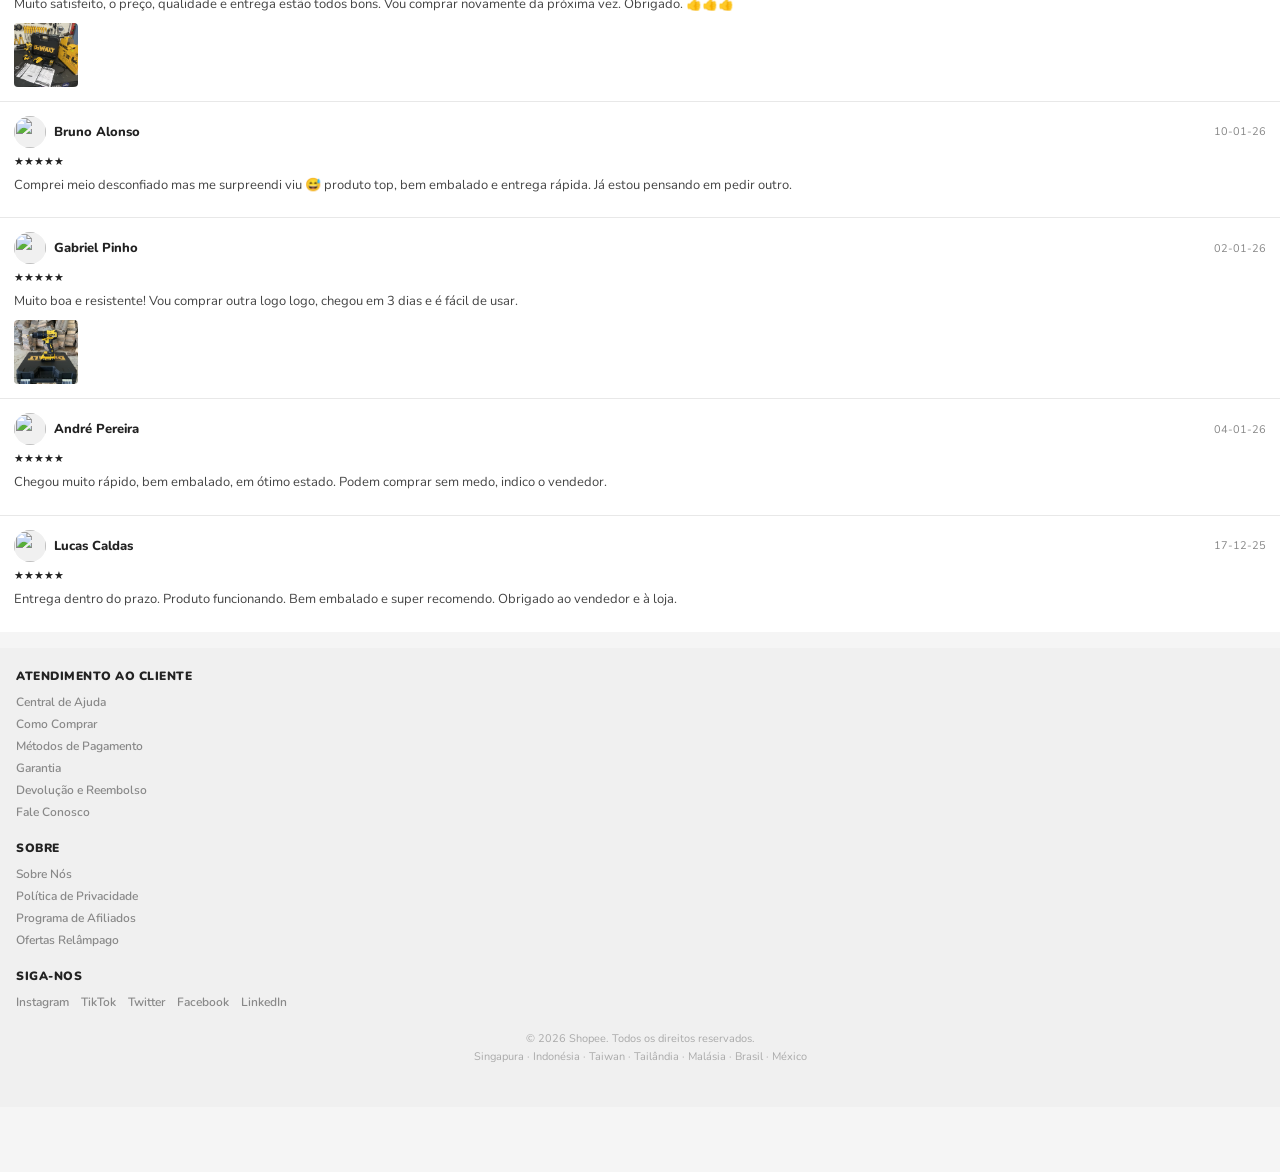
==== commit 849caba5: "Update index.html" ====
--- a/Dewalt48/index.html
+++ b/Dewalt48/index.html
@@ -959,9 +959,9 @@
       </div>
 
       <div class="price-row">
-        <span class="price-old">R$ 497,90</span>
-        <span class="price-main">R$69,83</span>
-        <span class="price-off">-85%</span>
+        <span class="price-old">R$ 1.139,90</span>
+        <span class="price-main">R$56,95</span>
+        <span class="price-off">-95%</span>
       </div>
 
       <div class="sold-row">
